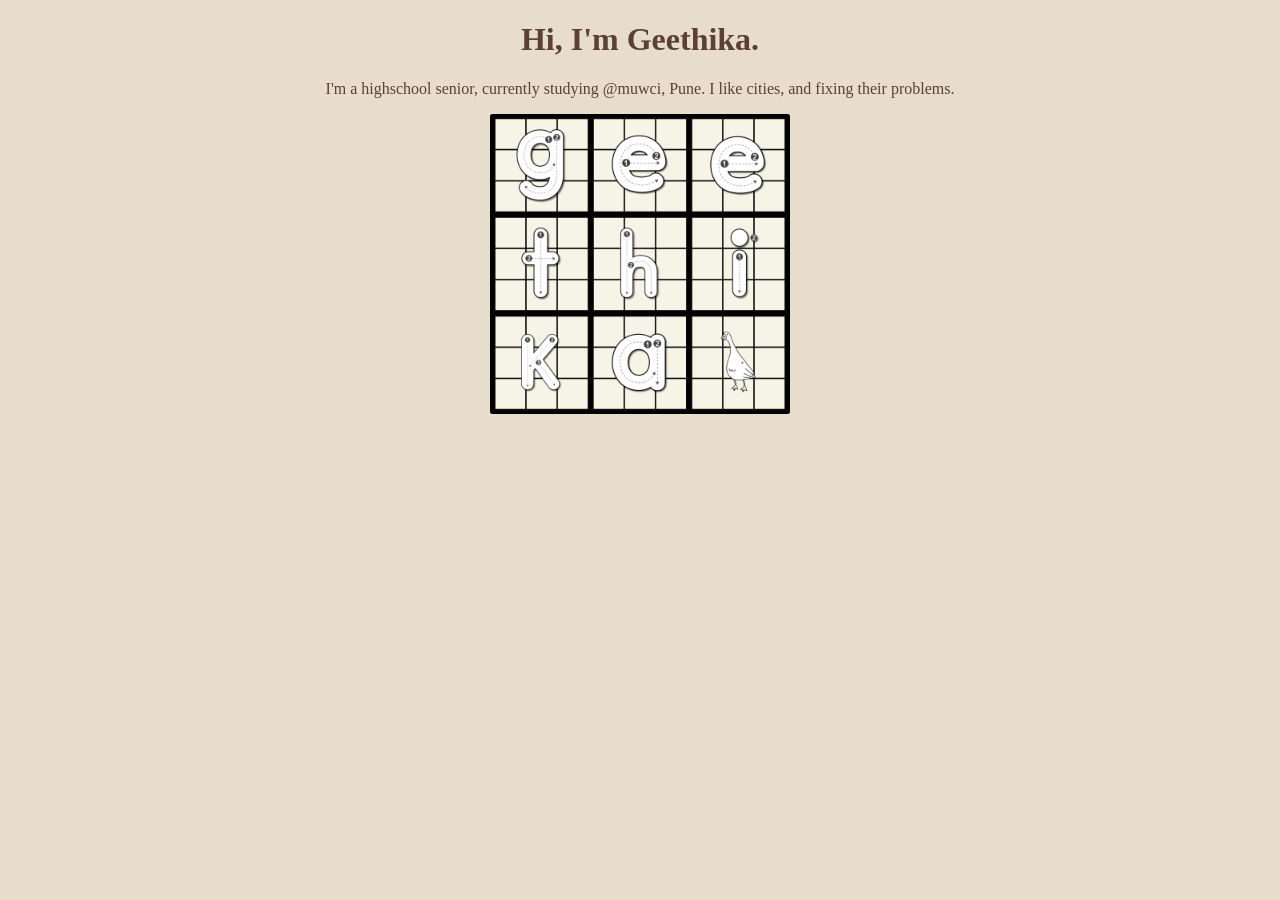
==== index.html @ d81a9a9f "more work to do but it's out" ====
<!DOCTYPE html>
<head>
    <link rel="stylesheet" href="style.css" />
</head>
<body>
    <h1>Hi, I'm Geethika.</h1>
    <p> I'm a highschool senior, currently studying @muwci, 
        Pune. I like cities, and fixing their problems. </p>
    <img
      src="images/geesudoku.png"
    />
</body>
</html>
---- style.css ----
img {
  width: 300px;
}

body{
    text-align: center;
    font-family:Cambria, Cochin, Georgia, Times, 'Times New Roman', serif;
    background-color:#E8DCCB;
    color:#5C4033;
}
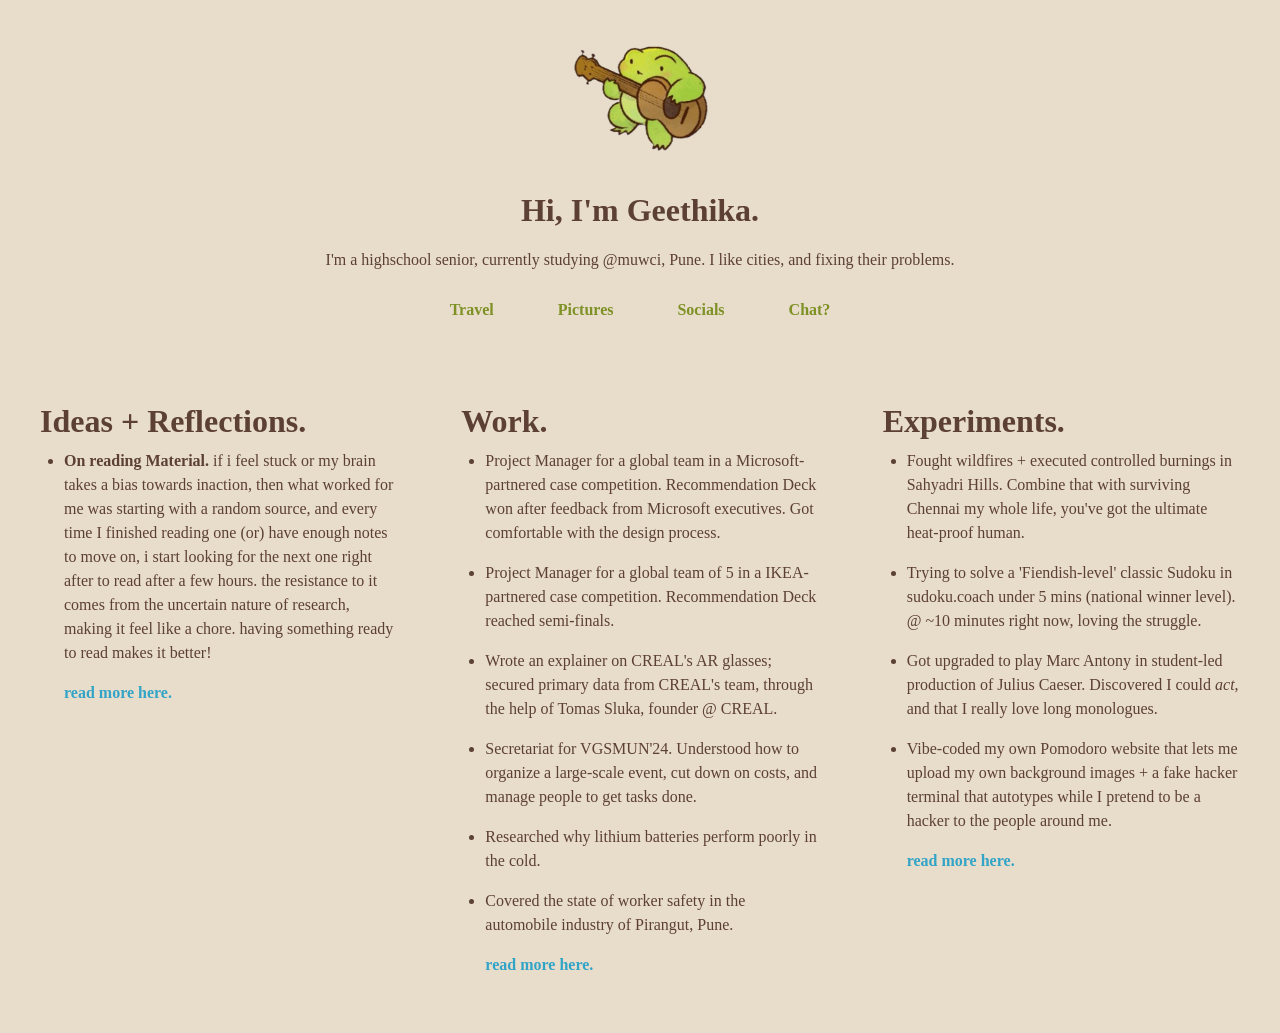
==== commit d59576f2: "added much more, idk if i'll use them, but they're nice to keep track of" ====
--- a/index.html
+++ b/index.html
@@ -3,11 +3,82 @@
     <link rel="stylesheet" href="style.css" />
 </head>
 <body>
-    <h1>Hi, I'm Geethika.</h1>
-    <p> I'm a highschool senior, currently studying @muwci, 
+    <div class = "hero">
+        <img src="images/froggie.png" class="hero-image"/>
+        <h1>Hi, I'm Geethika.</h1>
+        <p> I'm a highschool senior, currently studying @muwci, 
         Pune. I like cities, and fixing their problems. </p>
-    <img
-      src="images/geesudoku.png"
-    />
+    </div>    
+
+    <div class="navi">
+        <a href="travel.html">Travel</a>
+        <a href="pictures.html">Pictures</a>
+        <!--<a href="media.html">Media</a>-->
+        <a href="https://x.com/geethikanet">Socials</a>
+        <a href="mailto:ww.geethika@gmail.com">Chat?</a>
+    </div>
+
+    <div class = "page">
+                <div class = "column">
+           <section>
+            <h2>Ideas + Reflections.</h2>
+            <ul>
+                <li><b>On reading Material.</b> if i feel stuck or my brain takes a bias towards inaction, 
+                    then what worked for me was starting with a random source, and every time 
+                    I finished reading one (or) have enough notes to move on, i start looking for 
+                    the next one right after to read after a few hours. the resistance to it comes 
+                    from the uncertain nature of research, making it feel like a chore. having something 
+                    ready to read makes it better!
+                </li>
+                <a href="ideas.html" class="mlinks">read more here.</a>
+            </ul>
+        </section>
+        </div>
+
+        <div class = "column">
+        <section>
+            <h2>Work.</h2>
+            <ul>
+                <li>Project Manager for a global team in a Microsoft-partnered case 
+                    competition. Recommendation Deck won after feedback from Microsoft 
+                    executives. Got comfortable with the design process.</li>
+                <li>Project Manager for a global team of 5 in a IKEA-partnered case 
+                    competition. Recommendation Deck reached semi-finals.</li>
+                <li>Wrote an explainer on CREAL's AR glasses; secured primary data from CREAL's
+                    team, through the help of Tomas Sluka, founder @ CREAL.
+                </li>
+                <li>Secretariat for VGSMUN'24. Understood how to organize a large-scale event,
+                    cut down on costs, and manage people to get tasks done.
+                </li>
+                <li>Researched why lithium batteries perform poorly in the cold.</li>
+                <li>Covered the state of worker safety in the automobile industry of Pirangut, Pune. </li>
+                <a href="work.html" class="mlinks">read more here.</a>
+            </ul>
+        </section>
+        </div>
+
+        <div class = "column">
+        <section>
+            <h2>Experiments.</h2>
+            <ul>
+                <li>Fought wildfires + executed controlled burnings in Sahyadri Hills. 
+                    Combine that with surviving Chennai my whole life, you've got the 
+                    ultimate heat-proof human. 
+                </li>
+                <li>Trying to solve a 'Fiendish-level' classic Sudoku in sudoku.coach under 5 mins
+                    (national winner level). @ ~10 minutes right now, loving the struggle.
+                </li>
+                <li>Got upgraded to play Marc Antony in student-led production of Julius Caeser.
+                    Discovered I could <em>act</em>, and that I really love long monologues.
+                </li>
+                <li>
+                    Vibe-coded my own Pomodoro website that lets me upload my own background images +
+                    a fake hacker terminal that autotypes while I pretend to be a hacker to the people around me.
+                </li>
+                <a href="experiments.html" class="mlinks">read more here.</a>
+            </ul>
+        </section>
+        </div>
+    </div>  
 </body>
 </html>
--- a/style.css
+++ b/style.css
@@ -1,10 +1,160 @@
-img {
-  width: 300px;
+.hero-image{
+width: 135px;
 }
 
 body{
-    text-align: center;
     font-family:Cambria, Cochin, Georgia, Times, 'Times New Roman', serif;
     background-color:#E8DCCB;
     color:#5C4033;
+}
+
+.hero {
+  text-align: center;
+  margin-top:2rem;
+  margin-bottom:1rem;
+}
+
+.navi{
+  display: flex;
+  justify-content: center;
+  gap: 4rem;
+  margin: 2rem 0;
+}
+
+.navi a{
+  text-decoration: none;
+  color: #7d9124;
+  font-weight: 600;
+}
+
+.page {
+  display: grid;
+  grid-template-columns: repeat(3, 1fr);
+  gap: 4rem;
+
+  max-width: 1600px;
+  margin: 0 auto;
+  padding: 2rem;
+
+}
+
+.column{
+  line-height: 1.5rem;
+  display: flex;
+  flex-direction: column;
+  gap: 1rem;
+}
+
+h2{
+  font-size: 2rem;
+  margin-bottom: 1rem;
+}
+
+ul{
+  padding-left: 1.5rem;
+}
+
+li{
+  margin-bottom: 1rem;
+  line-height:1.5;
+}
+
+blockquote{
+  border-left:3px solid #666;
+  padding-left:1rem;
+  color: #ccc;
+  font-style:italic;
+}
+
+.mlinks{
+  text-decoration: none;
+  color: #31a4c7;
+  font-weight: 600;
+}
+
+.hero h1{
+  font-family:'Times New Roman', Times, serif
+}
+
+/*.collage{
+  display: grid;
+  grid-template-columns: repeat(auto-fit, minmax(200px, 1fr));
+  gap: 1rem;
+}*/
+
+.collage{
+  columns: 3;
+  column-gap: 1rem;
+}
+
+.photo{
+  position: relative;
+  break-inside: avoid;
+  margin-bottom: 1rem;
+}
+
+.photo img{
+  width: 100%;
+  display: block;
+}
+
+.caption{
+  font-family:'Gill Sans', 'Gill Sans MT', Calibri, 'Trebuchet MS', sans-serif;
+  position: relative;
+  max-width: 90%;
+  left: 0.3rem;
+  bottom: 1.2rem;
+  background-color: rgba(0, 0, 0, 0.6);
+  color: #fff;
+  padding: 0.1rem 0.2rem;
+  border-radius: 1px;
+  opacity: 0;
+  transition: opacity 0.2s ease;
+  font-size: 0.6rem;
+  text-align: center;
+}
+
+.photo:hover .caption{
+  opacity: 1;
+}
+
+.travel-frog{
+  width: 160px;
+}
+
+.travel-page{
+  max-width: 1600px;
+  margin: 0 auto;
+  padding: 2rem 4rem;
+}
+
+.travel-row{
+  display: grid;
+  grid-template-columns: 1.5fr 1fr 1fr 1fr;
+  gap: 1.5rem;
+  align-items: start;
+  margin-bottom: 4rem;
+}
+
+.travel-info h3 {
+margin-top: 0;
+margin-bottom: 0.5rem;
+}
+
+.travel-info p{
+line-height: 1.7rem;
+}
+
+.travel-row img {
+  width: 100%;
+  height: 250px;
+  object-fit: cover;
+
+  border-radius: 8px;
+}
+
+@media (max-width: 1000px) {
+  .page {
+    grid-template-columns: 1fr;
+  }
 }
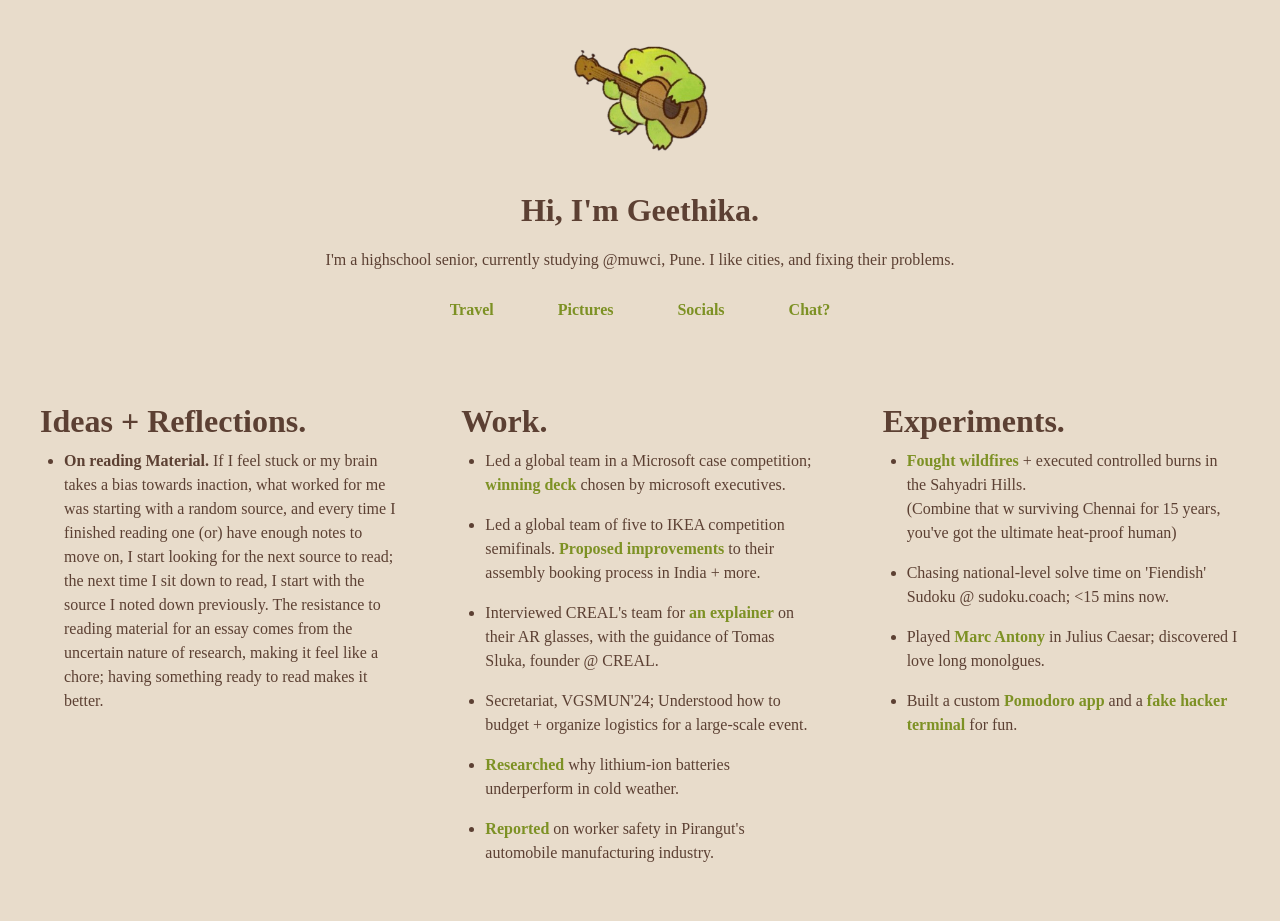
==== commit 72ad9f50: "final touchs v1" ====
--- a/index.html
+++ b/index.html
@@ -23,14 +23,14 @@
            <section>
             <h2>Ideas + Reflections.</h2>
             <ul>
-                <li><b>On reading Material.</b> if i feel stuck or my brain takes a bias towards inaction, 
-                    then what worked for me was starting with a random source, and every time 
-                    I finished reading one (or) have enough notes to move on, i start looking for 
-                    the next one right after to read after a few hours. the resistance to it comes 
-                    from the uncertain nature of research, making it feel like a chore. having something 
-                    ready to read makes it better!
+                <li><b>On reading Material.</b> If I feel stuck or my brain takes a bias towards inaction, 
+                    what worked for me was starting with a random source, and every time 
+                    I finished reading one (or) have enough notes to move on, I start looking for the next source
+                    to read; the next time I sit down to read, I start with the source I noted down previously.
+                    The resistance to reading material for an essay comes from the uncertain nature of research, making it feel like a chore;
+                    having something ready to read makes it better.
                 </li>
-                <a href="ideas.html" class="mlinks">read more here.</a>
+                <!--<a href="ideas.html" class="mlinks">read more here.</a> // this is for future cases-->
             </ul>
         </section>
         </div>
@@ -39,20 +39,26 @@
         <section>
             <h2>Work.</h2>
             <ul>
-                <li>Project Manager for a global team in a Microsoft-partnered case 
-                    competition. Recommendation Deck won after feedback from Microsoft 
-                    executives. Got comfortable with the design process.</li>
-                <li>Project Manager for a global team of 5 in a IKEA-partnered case 
-                    competition. Recommendation Deck reached semi-finals.</li>
-                <li>Wrote an explainer on CREAL's AR glasses; secured primary data from CREAL's
-                    team, through the help of Tomas Sluka, founder @ CREAL.
+                <li>Led a global team in a Microsoft case competition; 
+                    <a href="ahttps://docs.google.com/presentation/d/1wDLvgIbYlzosrgBU-P4fmJIWO_0CoZ8yqjhwYvdPmNA/edit?slide=id.g338ebf2dcc6_0_0#slide=id.g338ebf2dcc6_0_0">
+                        winning deck </a>chosen by 
+                    microsoft executives.
                 </li>
-                <li>Secretariat for VGSMUN'24. Understood how to organize a large-scale event,
-                    cut down on costs, and manage people to get tasks done.
+                <li>Led a global team of five to IKEA competition semifinals. 
+                    <a href = "https://docs.google.com/presentation/d/1X1gONLxZA62K_5uM8aNGsrT5rfVQRA7Sv0_GMYfKbXw/edit?usp=sharing">
+                    Proposed improvements</a> to their assembly booking process in India + more.
+                    </li>
+                <li>Interviewed CREAL's team for <a href ="https://geethika.substack.com/p/pixels-to-planes-creals-light-field?r=39e9eg">
+                an explainer</a> on their AR glasses, with the guidance of Tomas Sluka, founder @ CREAL.
                 </li>
-                <li>Researched why lithium batteries perform poorly in the cold.</li>
-                <li>Covered the state of worker safety in the automobile industry of Pirangut, Pune. </li>
-                <a href="work.html" class="mlinks">read more here.</a>
+                <li>Secretariat, VGSMUN'24; Understood how to budget + organize logistics
+                    for a large-scale event.
+                </li>
+                <li><a href="https://substack.com/home/post/p-166507713">
+                   Researched </a>why lithium-ion batteries underperform in cold weather.</li>
+                <li><a href="https://timesofmulshi.substack.com/p/on-worker-safety-in-indian-automobile">
+                   Reported  </a>on worker safety in Pirangut's automobile manufacturing industry.</li>
+                <!--<a href="work.html" class="mlinks">read more here.</a> // this is for future cases-->
             </ul>
         </section>
         </div>
@@ -61,21 +67,19 @@
         <section>
             <h2>Experiments.</h2>
             <ul>
-                <li>Fought wildfires + executed controlled burnings in Sahyadri Hills. 
-                    Combine that with surviving Chennai my whole life, you've got the 
-                    ultimate heat-proof human. 
+                <li><a href="https://youtu.be/b_ObNkq2RWk">Fought wildfires</a>
+                    + executed controlled burns in the Sahyadri Hills.
+                    <br>
+                    (Combine that w surviving Chennai for 15 years, you've got the 
+                    ultimate heat-proof human)</br>
                 </li>
-                <li>Trying to solve a 'Fiendish-level' classic Sudoku in sudoku.coach under 5 mins
-                    (national winner level). @ ~10 minutes right now, loving the struggle.
+                <li>Chasing national-level solve time on 'Fiendish' Sudoku @ sudoku.coach; <15 mins now.
                 </li>
-                <li>Got upgraded to play Marc Antony in student-led production of Julius Caeser.
-                    Discovered I could <em>act</em>, and that I really love long monologues.
+                <li>Played <a href="https://youtu.be/illg15rhE8s?t=274">Marc Antony</a> in Julius Caesar; discovered I love long monolgues.
                 </li>
-                <li>
-                    Vibe-coded my own Pomodoro website that lets me upload my own background images +
-                    a fake hacker terminal that autotypes while I pretend to be a hacker to the people around me.
+                <li> Built a custom <a href="https://hibi-five.vercel.app/">Pomodoro app</a> and a <a href="https://hacker-mode-zeta.vercel.app/">fake hacker terminal</a> for fun.
                 </li>
-                <a href="experiments.html" class="mlinks">read more here.</a>
+                <!--<a href="experiments.html" class="mlinks">read more here.</a> // this is for future cases-->
             </ul>
         </section>
         </div>
--- a/style.css
+++ b/style.css
@@ -12,6 +12,7 @@
   text-align: center;
   margin-top:2rem;
   margin-bottom:1rem;
+  list-style-position: inside;
 }
 
 .navi{
@@ -76,15 +77,12 @@
   font-family:'Times New Roman', Times, serif
 }
 
-/*.collage{
-  display: grid;
-  grid-template-columns: repeat(auto-fit, minmax(200px, 1fr));
-  gap: 1rem;
-}*/
-
 .collage{
-  columns: 3;
+  margin-top: 2rem;
+  columns: 4;
   column-gap: 1rem;
+  margin-left: 2rem;
+  margin-right: 2rem;
 }
 
 .photo{
@@ -102,20 +100,26 @@
   font-family:'Gill Sans', 'Gill Sans MT', Calibri, 'Trebuchet MS', sans-serif;
   position: relative;
   max-width: 90%;
-  left: 0.3rem;
-  bottom: 1.2rem;
+  left: 0.9rem;
+  bottom: 1.5rem;
   background-color: rgba(0, 0, 0, 0.6);
   color: #fff;
   padding: 0.1rem 0.2rem;
   border-radius: 1px;
   opacity: 0;
   transition: opacity 0.2s ease;
-  font-size: 0.6rem;
+  font-size: 0.8rem;
   text-align: center;
 }
 
 .photo:hover .caption{
   opacity: 1;
+}
+
+a{
+  text-decoration: none;
+  color: #7d9124;
+  font-weight: 600;
 }
 
 .travel-frog{
